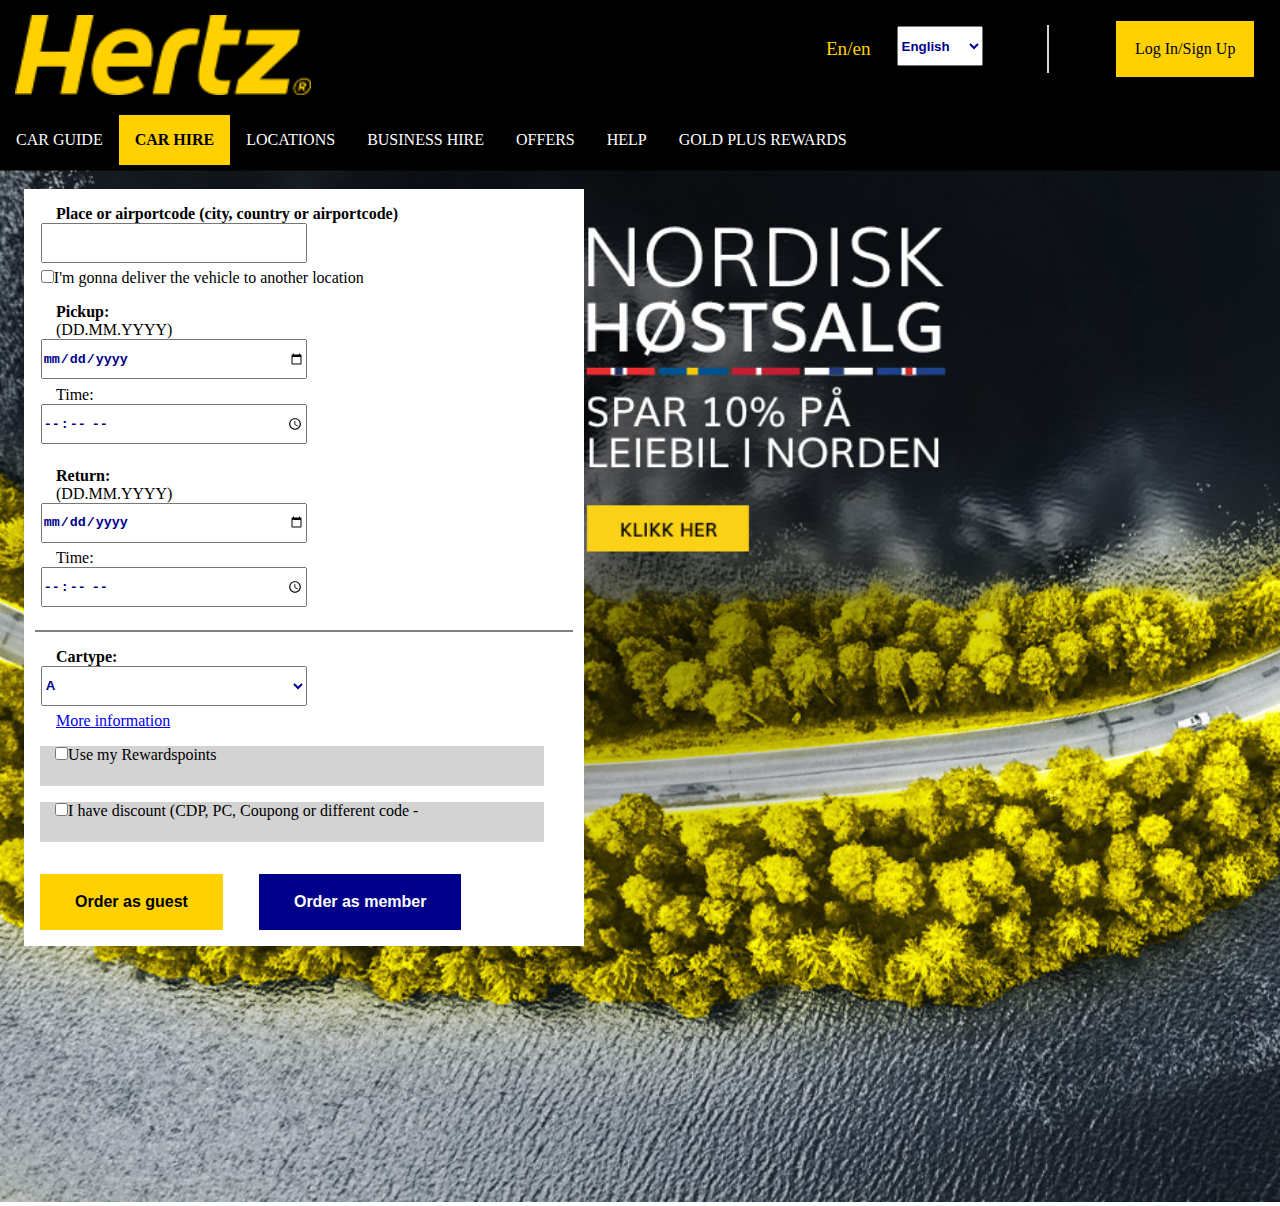
==== index.html @ e47ddcc9 "done" ====
<!DOCTYPE html>
<html lang="en">
<head>
    <meta charset="UTF-8">
    <title>Car hire</title>
    <link type="text/css" rel="stylesheet" href="css/desktop.css"/>
    <link type="text/css" rel="stylesheet" href="css/mobile.css"/>
    <link type="text/css" rel="stylesheet" href="css/tablet.css"/>
</head>
<body>

<nav role="navigation" class="nav-bar">
    <div class="top-nav">
        <a href="index.html"><img id="logo" src="images/logo_hertz_app.png" alt="Hertz logo, click for home"></a>
        <form class="language-chooser" name="choose language">
            <label class="language-label" for="languages">En/en</label>
            <select name="languages" id="languages">
                <option name="english" value="english">
                    English
                </option>
                <option name="norsk" value="norsk">
                    Norsk
                </option>
                <option name="deutsch" value="deutsch">
                    Deutsch
                </option>
            </select>
            <div id="line-between-lan-and-sign"></div>
        </form>
        <div class="sign-up-button">
            <a href="service_not_implemented_yet.html">Log In/Sign Up</a>
        </div>
    </div>
    <ul class="menu-bar">
        <li><a href="car_list.html">CAR GUIDE</a></li>
        <li class="active-link"><a href="index.html">CAR HIRE</a></li>
        <li><a href="service_not_implemented_yet.html">LOCATIONS</a></li>
        <li><a href="service_not_implemented_yet.html">BUSINESS HIRE</a></li>
        <li><a href="service_not_implemented_yet.html">OFFERS</a></li>
        <li><a href="service_not_implemented_yet.html">HELP</a></li>
        <li><a href="service_not_implemented_yet.html">GOLD PLUS REWARDS</a></li>
    </ul>
    <nav role="navigation" id="collapsed-menu">
        <button onclick=openmenu()>MENU</button>
        <ul id="collapsed-menu-bar" class="hide-collapsed-menu">
            <li><a href="car_list.html">CAR GUIDE</a></li>
            <li><a href="index.html">CAR HIRE</a></li>
            <li><a href="service_not_implemented_yet.html">LOCATIONS</a></li>
            <li><a href="service_not_implemented_yet.html">BUSINESS HIRE</a></li>
            <li><a href="service_not_implemented_yet.html">OFFERS</a></li>
            <li><a href="service_not_implemented_yet.html">HELP</a></li>
            <li><a href="service_not_implemented_yet.html">GOLD PLUS REWARDS</a></li>
            <li>
                <label class="language-label" for="languages_collapsed">EN/en</label>
                <select name="languages" id="languages_collapsed">
                    <option name="english" value="english">
                        English
                    </option>
                    <option name="norsk" value="norsk">
                        Norsk
                    </option>
                    <option name="deutsch" value="deutsch">
                        Deutsch
                    </option>
                </select>
            </li>
            <li><a href="service_not_implemented_yet.html">LOG IN/SIGN UP</a></li>
        </ul>
    </nav>
</nav>

<div class="res-div">
    <img src="images/940x762-nordic-autumn-sale-carousel-no.jpg"
         alt="Image with a road, trees and water promoting nordisk høstsalg"/>

    <div id="res-form-index">
        <form role="form" action="order_form.html">
            <div>
                <label for="place-or-city-code"><h3>Place or airportcode (city, country or airportcode)</h3>
                </label><input
                    id="place-or-city-code" name="placeO3rCity" type="text">
            </div>
            <div>
                <input type="checkbox" role="checkbox" id="return-different-place-checkbox"><label
                    for="return-different-place-checkbox" id="label-return-dif-place">I'm gonna deliver the vehicle to
                another location</label>
            </div>
            <div>
                <h3>Pickup:</h3>
                <label for="pickup-input"><p>(DD.MM.YYYY)</p></label>
                <input type="date" id="pickup-input">
                <label for="pickup-time"><p>Time:</p></label><input type="time" id="pickup-time">
            </div>
            <div>
                <h3>Return:</h3>
                <label for="return-input"><p>(DD.MM.YYYY)</p></label>
                <input type="date" id="return-input">
                <label for="return-time"><p>Time:</p></label><input type="time" id="return-time">
            </div>
            <div id="res-form-hr"></div>
            <div>
                <label for="car-type-input"><h3>Cartype:</h3></label>
                <select id="car-type-input" name="carType">
                    <option value="A" value="A">A</option>
                    <option value="B" value="B">B</option>
                    <option value="C" value="C">C</option>
                    <option value="D" value="D">D</option>
                    <option value="EL" value="EL">EL</option>
                </select>
            </div>
            <div>
                <a href="car_list.html">More information</a>
            </div>
            <div id="use-reward-points-div">
                <input type="checkbox" id="use-reward-points-checkbox"><label for="use-reward-points-checkbox">Use
                my
                Rewardspoints</label></div>
            <div id="i-have-discount-div">
                <input type="checkbox" id="i-have-discount-checkbox"><label for="i-have-discount-checkbox">I have
                discount (CDP, PC, Coupong or different code -</label></div>
            <div>
                <input type="submit" name="guest" value="Order as guest" id="order-button-guest"
                       class="order-button">
                <input type="submit" name="member" value="Order as member" id="order-button-member"
                       class="order-button">
            </div>
        </form>
    </div>
</div>
<script src="js/menuhandler.js"></script>
</body>
</html>
---- css/desktop.css ----
/* Desktop */
@media only screen and (min-width: 961px) {

    #logo {
        margin-top: 5%;
        margin-left: 5%;
        height: 5em;
    }

    .red-text {
        color: darkred;
        font-weight: bold;
    }

    #collapsed-menu {
        display: none;
    }

    .nav-bar {
        display: flex;
        flex-direction: column;
        background-color: black;
    }

    .top-nav {
        display: inline-flex;
    }

    #line-between-lan-and-sign {
        height: 3em;
        width: 0.1em;
        background-color: lightgray;
        margin-left: 4em;
    }

    .language-chooser {
        display: inline-flex;
        align-items: center;
        margin-left: auto;
        margin-right: 2%;
        padding: 1em;
    }

    .language-chooser select {
        width: 7em;
    }

    .language-label {
        color: #ffd100;
        margin-right: 1em;
        font-size: 1.2em;
    }

    .sign-up-button {
        display: inline-flex;
        align-self: center;
        margin-left: 2%;
        margin-right: 2%;
    }

    .sign-up-button, #res-form-order-page button {
        background-color: #ffd100;
        border: .2em solid #ffd100;
        padding: 1em;
    }

    .sign-up-button a {
        text-decoration: none;
        color: black;
    }

    .sign-up-button:hover, #res-form-order-page button:hover {
        background-color: black;
        color: #ffd100;
    }

    .sign-up-button:hover a {
        color: #ffd100;
    }

    .menu-bar {
        list-style-type: none;
        display: inline-flex;
    }

    .menu-bar a {
        color: white;
        text-decoration: none;
        padding: 1em;
        display: block;
        text-align: center;
    }

    .menu-bar li {
        font-size: 1em;
        width: auto;
        margin-top: 1em;
    }

    .menu-bar li:hover a {
        background-color: #ffd100;
        color: black;
        position: relative;
        z-index: 2;
        margin: 0;
    }

    #res-form-index ul {
        list-style-type: none;
        display: inline-flex;
    }

    #res-form-index li {
        width: auto;
        padding-bottom: .5em;
        height: 2em;
        text-decoration: none;
        text-align: center;
    }

    #res-form-index {
        background-color: white;
        width: 35em;
        position: absolute;
        top: 1.5em;
        left: 1.5em;
    }

    #res-form-index a {
        margin-left: 2em;
    }

    #error-message {
        position: absolute;
        top: 1em;
        left: 0em;
        margin-left: 10%;
        background-color: #ffd100;
        width: 80%;
        height: 50%;
        display: flex;
        justify-content: center;
        align-items: center;
        font-size: x-large;
        font-weight: bolder;
        color: black;
    }

    .res-div {
        position: relative;
    }

    .res-div img {
        width: 100%;
    }

    .res-div h3 {
        font-size: 1em;
        font-weight: bold;
        margin: 1em 0em 0em 2em;
    }

    .res-div p {
        font-size: 1em;
        margin-left: 2em;
        display: block;
    }

    .res-div input[type="text"], input[type="date"], input[type="time"], select {
        margin-left: 3%;
        margin-bottom: 0.5em;
        height: 3em;
        width: 20em;
    }

    .res-div input[type="checkbox"], #order-form input[type="checkbox"] {
        margin-left: 3%;
    }

    .res-div select, #order-form select {
        width: 20em;
        font-weight: bold;
    }

    #res-form-hr {
        width: 96%;
        margin-left: 2%;
        margin-top: 1em;
        height: .1em;
        background-color: gray;
    }

    .order-button {
        padding: 1em 2em;
        font-size: 1em;
        font-weight: bold;
        position: relative;
        margin: 1em;
    }

    #order-button-member {
        background-color: darkblue;
        color: white;
        border: 0.2em solid darkblue;
    }

    #order-button-guest {
        background-color: #ffd100;
        color: black;
        border: 0.2em solid #ffd100;
    }

    #order-button-member:hover {
        background-color: white;
        color: darkblue;
        border: 0.2em solid darkblue;
    }

    #order-button-guest:hover {
        background-color: black;
        color: #ffd100;
        border: 0.2em solid #ffd100;
    }

    #i-have-discount-div, #use-reward-points-div {
        width: 90%;
        height: 2.5em;
        background-color: lightgray;
        margin: 1em;
    }

    #car-list-div {
        margin: 2em;
    }

    #car-list-div > ul > li {
        list-style-type: none;
        float: left;
    }

    #car-list-div h1, #res-form-order-page h1, #recap-div h1 {
        margin-bottom: 1em;
    }

    .car-info-div {
        margin: .3em;
        border: .1em solid black;
        padding: 2em;
    }

    .car-info-div img {
        width: 10em;
    }

    .car-info-div a {
        background-color: #ffd100;
        color: black;
        text-decoration: none;
        padding: 1em 1em;
        display: block;
        text-align: center;
        border: .2em solid #ffd100;
        margin-top: 1em;
    }

    .car-info-div a:hover {
        background-color: black;
        color: #ffd100;
        text-decoration: none;
        padding: 1em 1em;
        display: block;
        text-align: center;
        border: .2em solid #ffd100;
    }

    .active-link a {
        background-color: #ffd100;
        color: black;
        font-weight: bold;
    }

    #res-form-order-page {
        margin: 2em;
    }

    #order-form input[type="text"], input[type="email"], input[type="date"], input[type="time"], select {
        margin-left: 3%;
        margin-bottom: 0.5em;
        height: 3em;
        width: 20em;
        color: darkblue;
        font-weight: bold;
    }

    #order-form fieldset {
        padding: 1em;
        margin-bottom: 2em;
    }

    #recap-div {
        margin: 2em;
        position: relative;
    }

    #recap-div p {
        font-size: x-large;
    }

    #recap-div span {
        font-weight: bold;
    }

    #recap-div a {
        background-color: #ffd100;
        color: black;
        text-decoration: none;
        padding: 1em 1em;
        display: block;
        text-align: center;
        border: .2em solid #ffd100;
        margin-top: 1em;
        width: 16em;
        font-weight: bold;
    }

    #recap-div a:hover {
        background-color: black;
        color: #ffd100;
        text-decoration: none;
        padding: 1em 1em;
        display: block;
        text-align: center;
        border: .2em solid #ffd100;
    }

}

* {
    margin: 0;
    padding: 0;
    box-sizing: border-box;
}
---- css/mobile.css ----
/*Mobile*/
@media only screen and (max-width: 400px) {
    .nav-bar {
        display: flex;
        flex-direction: row;
        background-color: black;
        height: 5em;
    }

    #logo {
        margin-top: 10%;
        margin-left: 10%;
        height: 3em;
    }

    .language-chooser, .sign-up-button, .menu-bar, .hide-collapsed-menu {
        display: none;
    }

    #res-form-index {
        background-color: white;
        width: 96%;
        left: 2%;
        height: 100%;
        top: 1em;
        position: absolute;
    }

    #error-message {
        position: absolute;
        top: 5em;
        margin-left: 3%;
        background-color: #ffd100;
        width: 94%;
        height: 80%;
        display: flex;
        justify-content: center;
        align-items: center;
        font-size: x-large;
        font-weight: bolder;
        color: black;
    }

    .res-div {
        position: absolute;
        background-color: black;
        top: 5em;
        bottom: 1em;
        width: 100%;
    }

    .res-div img {
        display: none;
    }

    .res-div h3 {
        font-size: 1em;
        font-weight: bold;
        margin: 0.8em 0em 0em 1em;
    }

    .res-div p {
        font-size: small;
        margin-left: 1em;
        display: block;
    }

    .res-div input[type="text"], input[type="date"], input[type="time"], select {
        margin-left: 0.5em;
        margin-bottom: 0.5em;
        width: 90%;
    }

    .res-div input[type="checkbox"] {
        margin-left: 0.5em;
    }

    .res-div select {
        width: 90%;
    }

    #res-form-hr {
        width: 90%;
        margin-left: 5%;
        margin-top: 1em;
        height: .1em;
        background-color: gray;
    }

    .order-button {
        display: block;
        width: 100%;
        padding: 1em 2em;
        font-size: 1.5em;
        cursor: pointer;
        text-align: center;
        margin-bottom: .5em;
        margin-top: .5em;
    }

    #order-button-member {
        background-color: darkblue;
        color: white;
        border: .1em solid darkblue;
    }

    #order-button-guest, #res-form-order-page button {
        background-color: #ffd100;
        color: black;
        border: 2px solid #ffd100;
    }

    #order-button-member:hover {
        background-color: white;
        color: darkblue;
        border: .1em solid darkblue;
    }

    #order-button-guest:hover, #res-form-order-page button:hover {
        background-color: black;
        color: #ffd100;
        border: .1em solid #ffd100;
    }

    #i-have-discount-div, #use-reward-points-div {
        width: 96%;
        height: 3em;
        background-color: lightgray;
        margin: 2%;
    }

    #collapsed-menu {
        display: inline-flex;
        justify-items: center;
        position: absolute;
        right: 0;
        top: 0;
        height: 5em;
        z-index: 2;
    }

    #collapsed-menu button {
        background-color: #ffd100;
        color: black;
        border: none;
        width: 5em;
    }

    #collapsed-menu li {
        text-decoration: none;
        color: white;
        list-style-type: none;
        background-color: black;
        padding: 1em 5em 1em 2em;
    }

    #collapsed-menu a {
        text-decoration: none;
        color: white;
    }

    #collapsed-menu li:hover {
        background-color: #ffd100;
    }

    #collapsed-menu li:hover a {
        color: black;
        background-color: #ffd100;
    }

    #res-form-index a {
        margin-left: 2em;
    }

    #res-form-order-page {
        margin: 2em;
    }

    #order-form input[type="text"], input[type="email"], input[type="date"], input[type="time"], select {
        margin-left: 3%;
        margin-bottom: 0.5em;
        height: 3em;
        width: 90%;
        color: darkblue;
        font-weight: bold;
    }

    #order-form fieldset {
        padding: 1em;
        margin-bottom: 2em;
    }

    .red-text {
        color: darkred;
        font-weight: bold;
    }

    #car-list-div {
        margin: 2em;
    }

    #car-list-div > ul > li {
        list-style-type: none;
        float: left;
    }

    #car-list-div h1, #res-form-order-page h1 {
        margin-bottom: 1em;
    }

    .car-info-div {
        margin: .3em;
        border: .1em solid black;
        padding: 1em;
        font-size: large;
    }

    .car-info-div img {
        width: 10em;
    }

    .car-info-div a {
        background-color: #ffd100;
        color: black;
        text-decoration: none;
        padding: 1em 1em;
        display: block;
        text-align: center;
        border: .2em solid #ffd100;
        margin-top: 1em;
    }

    .car-info-div a:hover {
        background-color: black;
        color: #ffd100;
        text-decoration: none;
        padding: 1em 1em;
        display: block;
        text-align: center;
        border: .2em solid #ffd100;
    }

    .active-link a {
        background-color: #ffd100;
        color: black;
        font-weight: bold;
    }


    #recap-div {
        margin: 2em;
        position: relative;
        overflow-wrap: break-word;
    }



    #recap-div span {
        font-weight: bold;
    }

    #recap-div a {
        background-color: #ffd100;
        color: black;
        text-decoration: none;
        padding: 1em 1em;
        display: block;
        text-align: center;
        border: .2em solid #ffd100;
        margin-top: 1em;
        font-weight: bold;
    }

    #recap-div a:hover {
        background-color: black;
        color: #ffd100;
        text-decoration: none;
        padding: 1em 1em;
        display: block;
        text-align: center;
        border: .2em solid #ffd100;
    }
}

* {
    margin: 0;
    padding: 0;
    box-sizing: border-box;
}
---- css/tablet.css ----
/*Tablet*/
@media only screen and (min-width: 401px) and (max-width: 960px) {
    .nav-bar {
        display: flex;
        flex-direction: row;
        background-color: black;
        height: 5em;
    }

    .red-text {
        color: darkred;
        font-weight: bold;
    }

    #logo {
        margin-top: 10%;
        margin-left: 10%;
        height: 2em;
    }

    .language-chooser, .sign-up-button, .menu-bar, .hide-collapsed-menu {
        display: none;
    }

    #res-form-index {
        background-color: white;
        width: 100%;
        height: 100%;
        top: 1.2em;
        position: absolute;
    }

    #res-form-index a {
        margin-left: 2em;
    }

    #error-message {
        position: absolute;
        top: 10px;
        left: 0px;
        margin-left: 2%;
        background-color: #ffd100;
        width: 96%;
        height: 100%;
        display: flex;
        justify-content: center;
        align-items: center;
        font-size: x-large;
        font-weight: bolder;
        color: black;
    }

    .res-div {
        position: absolute;
        background-color: black;
        top: 5em;
        bottom: 1em;
        width: 100%;
    }

    .res-div img {
        display: none;
    }

    .res-div h3 {
        font-size: 1.2em;
        font-weight: bold;
        margin: 0.8em 0em 0em 4%;
    }

    .res-div p {
        font-size: 1em;
        margin-left: 4%;
        display: block;
    }

    .res-div input[type="text"], input[type="date"], input[type="time"], select {
        margin-left: 3%;
        margin-bottom: 0.5em;
        height: 3em;
        width: 94%;
    }

    .res-div input[type="checkbox"] {
        margin-left: 3%;
    }

    .res-div select {
        width: 94%;
        font-weight: bold;
    }

    #res-form-hr {
        width: 96%;
        margin-left: 2%;
        margin-top: 1em;
        height: .1em;
        background-color: gray;
    }

    .order-button {
        display: inline-block;
        width: 40%;
        margin-left: 5%;
        margin-bottom: 1em;
        font-size: 1.5em;
        padding: 1em 1.2em;
        cursor: pointer;
        text-align: center;
    }

    #order-button-member {
        background-color: darkblue;
        color: white;
        border: 2px solid darkblue;
    }

    #order-button-guest, #res-form-order-page button {
        background-color: #ffd100;
        color: black;
        border: 2px solid darkblue;
    }

    #order-button-member:hover {
        background-color: white;
        color: darkblue;
        border: 2px solid darkblue;
    }

    #order-button-guest:hover, #res-form-order-page button:hover {
        background-color: black;
        color: #ffd100;
        border: 2px solid #ffd100;
    }

    #i-have-discount-div, #use-reward-points-div {
        width: 96%;
        height: 3em;
        background-color: lightgray;
        margin: 2%;
    }

    #collapsed-menu {
        display: inline-flex;
        justify-items: center;
        position: absolute;
        right: 0;
        top: 0;
        height: 5em;
        z-index: 2;
    }


    #collapsed-menu button {
        background-color: #ffd100;
        color: black;
        border: none;
        width: 5em;
    }

    #collapsed-menu li {
        text-decoration: none;
        color: white;
        list-style-type: none;
        background-color: black;
        padding: 1em 5em 1em 2em;
    }

    #collapsed-menu a {
        text-decoration: none;
        color: white;
    }

    #collapsed-menu li:hover {
        background-color: #ffd100;
    }

    #collapsed-menu li:hover a {
        color: black;
        background-color: #ffd100;
    }

    #res-form-order-page {
        margin: 2em;
    }

    #order-form input[type="text"], input[type="email"], input[type="date"], input[type="time"], select {
        margin-left: 3%;
        margin-bottom: 1em;
        height: 3em;
        width: 90%;
        color: darkblue;
        font-weight: bold;
    }

    #order-form fieldset {
        padding: 1em;
        margin-bottom: 2em;
    }

    #car-list-div {
        margin: 2em;
    }

    #car-list-div > ul > li {
        list-style-type: none;
        float: left;
    }

    #car-list-div h1, #res-form-order-page h1 {
        margin-bottom: 1em;
    }

    .car-info-div {
        margin: .3em;
        border: .1em solid black;
        padding: 2em;
        font-size: large;
    }

    .car-info-div img {
        width: 12em;
    }

    .car-info-div a {
        background-color: #ffd100;
        color: black;
        text-decoration: none;
        padding: 1em 1em;
        display: block;
        text-align: center;
        border: .2em solid #ffd100;
        margin-top: 1em;
    }

    .car-info-div a:hover {
        background-color: black;
        color: #ffd100;
        text-decoration: none;
        padding: 1em 1em;
        display: block;
        text-align: center;
        border: .2em solid #ffd100;
    }

    .active-link a {
        background-color: #ffd100;
        color: black;
        font-weight: bold;
    }

    #recap-div {
        margin: 2em;
        position: relative;
    }

    #recap-div p {
        font-size: large;
    }

    #recap-div span {
        font-weight: bold;
    }

    #recap-div a {
        background-color: #ffd100;
        color: black;
        text-decoration: none;
        padding: 1em 1em;
        display: block;
        text-align: center;
        border: .2em solid #ffd100;
        margin-top: 1em;
        font-weight: bold;
    }

    #recap-div a:hover {
        background-color: black;
        color: #ffd100;
        text-decoration: none;
        padding: 1em 1em;
        display: block;
        text-align: center;
        border: .2em solid #ffd100;
    }

}
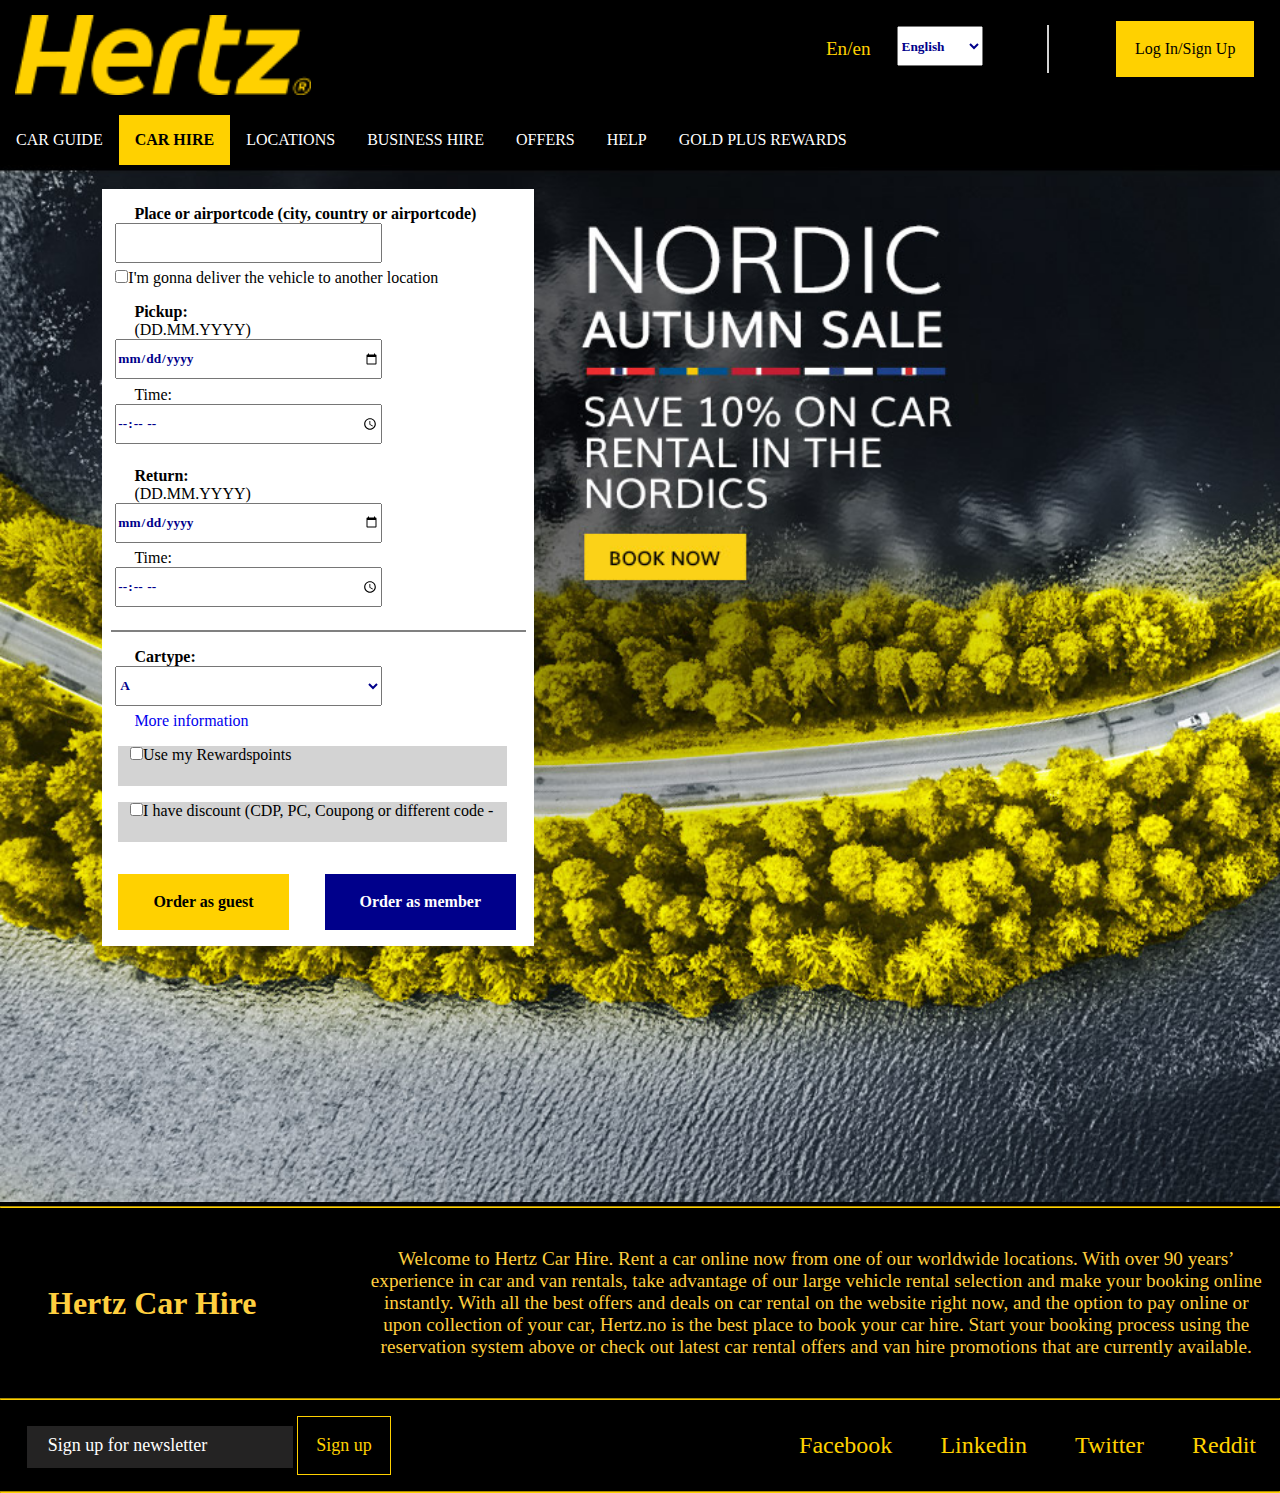
==== commit d8eb7191: "added bottom content" ====
--- a/index.html
+++ b/index.html
@@ -70,9 +70,10 @@
 </nav>
 
 <div class="res-div">
-    <img src="images/940x762-nordic-autumn-sale-carousel-no.jpg"
-         alt="Image with a road, trees and water promoting nordisk høstsalg"/>
-
+    <a href="service_not_implemented_yet.html" aria-label="Home">
+        <img src="images/940x762-nordic-autumn-sale-carousel.jpg"
+             alt="Nordic autumn sale, get a 10% discount on cars in the nordics"/>
+    </a>
     <div id="res-form-index">
         <form role="form" action="order_form.html">
             <div>
@@ -126,7 +127,42 @@
             </div>
         </form>
     </div>
+    <hr class="splitHr">
+
+    <div class="bottomContent">
+        <div>
+            <h1>Hertz Car Hire</h1>
+        </div>
+        <div>
+
+            Welcome to Hertz Car Hire. Rent a car online now from one of our worldwide locations. With over 90 years’
+            experience in car and van rentals, take advantage of our large vehicle rental selection and make your
+            booking online instantly. With all the best offers and deals on car rental on the website right now, and the
+            option to pay online or upon collection of your car, Hertz.no is the best place to book your car hire. Start
+            your booking process using the reservation system above or check out latest car rental offers and van hire
+            promotions that are currently available.
+        </div>
+    </div>
 </div>
+<hr class="splitHr">
+<div class="socialMediaBar">
+    <div id="newsletter">
+        <form>
+            <input aria-label="Sign up for newsletter" type="text" placeholder="Sign up for newsletter"
+                   class="newsletterInput">
+            <input type="submit" value="Sign up" class="submitButton"/>
+        </form>
+    </div>
+    <div id="socialMediaLinks">
+        <ul>
+            <li><a href="#">Facebook</a></li>
+            <li><a href="#">Linkedin</a></li>
+            <li><a href="#">Twitter</a></li>
+            <li><a href="#">Reddit</a></li>
+        </ul>
+    </div>
+</div>
+<hr class="splitHr">
 <script src="js/menuhandler.js"></script>
 </body>
 </html>--- a/css/desktop.css
+++ b/css/desktop.css
@@ -58,7 +58,7 @@
         margin-right: 2%;
     }
 
-    .sign-up-button, #res-form-order-page button {
+    .sign-up-button {
         background-color: #ffd100;
         border: .2em solid #ffd100;
         padding: 1em;
@@ -69,7 +69,7 @@
         color: black;
     }
 
-    .sign-up-button:hover, #res-form-order-page button:hover {
+    .sign-up-button:hover {
         background-color: black;
         color: #ffd100;
     }
@@ -120,10 +120,10 @@
 
     #res-form-index {
         background-color: white;
-        width: 35em;
+        width: 27em;
         position: absolute;
         top: 1.5em;
-        left: 1.5em;
+        left: 8%;
     }
 
     #res-form-index a {
@@ -131,13 +131,10 @@
     }
 
     #error-message {
-        position: absolute;
-        top: 1em;
-        left: 0em;
         margin-left: 10%;
         background-color: #ffd100;
         width: 80%;
-        height: 50%;
+        height: 30em;
         display: flex;
         justify-content: center;
         align-items: center;
@@ -148,10 +145,14 @@
 
     .res-div {
         position: relative;
+        background-color: black;
+        overflow: hidden;
     }
 
     .res-div img {
-        width: 100%;
+        width:  100%;
+        min-width: 75em;
+        max-width: 100em;
     }
 
     .res-div h3 {
@@ -198,6 +199,32 @@
         margin: 1em;
     }
 
+    #edit-button {
+        color: #ffd100;
+        background-color: #242323;
+        border: 2px solid #242323;
+        font-size: large;
+        padding: 1em;
+    }
+
+    #edit-button:hover {
+        color: #242323;
+        background-color: #ffd100;
+    }
+
+    #confirm-button {
+        color: #242323;
+        background-color: lawngreen;
+        border: 2px solid lawngreen;
+        font-size: large;
+        padding: 1em;
+    }
+
+    #confirm-button:hover {
+        background-color: #ffd100;
+        border-color: #ffd100;
+    }
+
     #order-button-member {
         background-color: darkblue;
         color: white;
@@ -230,22 +257,26 @@
     }
 
     #car-list-div {
-        margin: 2em;
-    }
-
-    #car-list-div > ul > li {
+        padding: 2em;
+        width: 100%;
+        background: white;
+    }
+
+    #car-list-div  ul > li {
         list-style-type: none;
         float: left;
     }
 
-    #car-list-div h1, #res-form-order-page h1, #recap-div h1 {
+    h2 {
         margin-bottom: 1em;
     }
 
     .car-info-div {
         margin: .3em;
+        width: 20em;
         border: .1em solid black;
         padding: 2em;
+        background-color: white;
     }
 
     .car-info-div img {
@@ -260,7 +291,7 @@
         display: block;
         text-align: center;
         border: .2em solid #ffd100;
-        margin-top: 1em;
+        margin-top: 3em;
     }
 
     .car-info-div a:hover {
@@ -280,7 +311,9 @@
     }
 
     #res-form-order-page {
-        margin: 2em;
+        padding: 2%;
+        width: 100%;
+        background-color: white;
     }
 
     #order-form input[type="text"], input[type="email"], input[type="date"], input[type="time"], select {
@@ -292,14 +325,19 @@
         font-weight: bold;
     }
 
+    #order-form input::placeholder {
+        color: darkblue;
+    }
+
     #order-form fieldset {
         padding: 1em;
         margin-bottom: 2em;
     }
 
     #recap-div {
-        margin: 2em;
-        position: relative;
+        width: 100%;
+        padding: 10%;
+        background-color: white;
     }
 
     #recap-div p {
@@ -331,6 +369,106 @@
         display: block;
         text-align: center;
         border: .2em solid #ffd100;
+    }
+
+    .splitHr {
+        border-color: #ffd100;
+    }
+
+    .bottomContent {
+        display: inline-flex;
+        padding: 1em;
+        margin: 1.5em 0em;
+    }
+
+    .bottomContent div:nth-child(1) {
+        color: rgb(255, 207, 63);
+        margin: auto 7em auto 2em;
+        white-space: nowrap;
+    }
+
+    .bottomContent div:nth-child(2) {
+        font-size: 1.2em;
+        vertical-align: center;
+        color: rgb(255, 207, 63);
+        text-align: center;
+    }
+
+    .selectedTab {
+        background-color: rgb(255, 207, 63);
+    }
+
+    .formItem {
+        margin-bottom: 20px;
+    }
+
+    .submitButton {
+        background-color: black;
+        border: 1px solid #ffd100;
+        padding: 1em;
+        color: #ffd100;
+        font-size: large;
+    }
+
+    #newsletter {
+        margin: 1em 0em;
+    }
+
+    .newsletterInput {
+        color: white;
+        background-color: #242323;
+        border: 1px solid #242323;
+        padding: 1.5em;
+        height: 2em;
+        width: 20em;
+        margin-left: 2em;
+    }
+
+    .newsletterInput::placeholder {
+        color: white;
+        font-size: large;
+    }
+
+    .socialMediaBar {
+        display: flex;
+        align-items: center;
+    }
+
+    #socialMediaLinks {
+        margin-left: auto;
+    }
+
+    #socialMediaLinks ul {
+        list-style-type: none;
+        display: inline-flex;
+    }
+
+    #socialMediaLinks li {
+        margin: 1em 1em;
+        font-size: x-large;
+    }
+
+    #socialMediaLinks a,
+    #socialMediaLinks a:visited {
+        color: #ffd100;
+    }
+
+    #socialMediaLinks a:hover {
+        text-decoration: underline;
+    }
+
+    a,
+    a:visited {
+        text-decoration: none;
+    }
+
+    body {
+        background-color: black;
+    }
+
+    .clr{
+        clear:both;
+        font-size:0;
     }
 
 }
@@ -339,4 +477,5 @@
     margin: 0;
     padding: 0;
     box-sizing: border-box;
+    font-family: 'Roboto';
 }--- a/css/mobile.css
+++ b/css/mobile.css
@@ -19,20 +19,15 @@
 
     #res-form-index {
         background-color: white;
-        width: 96%;
-        left: 2%;
-        height: 100%;
-        top: 1em;
-        position: absolute;
+        width: 100%;
+        padding: 1%;
     }
 
     #error-message {
-        position: absolute;
-        top: 5em;
-        margin-left: 3%;
-        background-color: #ffd100;
-        width: 94%;
-        height: 80%;
+        border: 5px solid black;
+        background-color: #ffd100;
+        width: 100%;
+        height: 20em;
         display: flex;
         justify-content: center;
         align-items: center;
@@ -42,10 +37,6 @@
     }
 
     .res-div {
-        position: absolute;
-        background-color: black;
-        top: 5em;
-        bottom: 1em;
         width: 100%;
     }
 
@@ -98,17 +89,39 @@
         margin-top: .5em;
     }
 
+    #edit-button {
+        color: #ffd100;
+        background-color: #242323;
+        border: 2px solid #242323;
+        font-size: large;
+        padding: 1em;
+    }
+
+    #edit-button:hover {
+        color: #242323;
+        background-color: #ffd100;
+    }
+
+    #confirm-button {
+        color: #242323;
+        background-color: lawngreen;
+        border: 2px solid lawngreen;
+        font-size: large;
+        padding: 1em;
+    }
+
+    #confirm-button:hover {
+        background-color: #ffd100;
+        border-color: #ffd100;
+    }
+
     #order-button-member {
         background-color: darkblue;
         color: white;
         border: .1em solid darkblue;
     }
 
-    #order-button-guest, #res-form-order-page button {
-        background-color: #ffd100;
-        color: black;
-        border: 2px solid #ffd100;
-    }
+
 
     #order-button-member:hover {
         background-color: white;
@@ -185,6 +198,10 @@
         font-weight: bold;
     }
 
+    #order-form input::placeholder {
+        color: darkblue;
+    }
+
     #order-form fieldset {
         padding: 1em;
         margin-bottom: 2em;
@@ -197,6 +214,7 @@
 
     #car-list-div {
         margin: 2em;
+        width: 100%;
     }
 
     #car-list-div > ul > li {
@@ -204,8 +222,13 @@
         float: left;
     }
 
-    #car-list-div h1, #res-form-order-page h1 {
+    h2 {
         margin-bottom: 1em;
+    }
+
+    .clr{
+        clear:both;
+        font-size:0;
     }
 
     .car-info-div {
@@ -248,8 +271,9 @@
 
 
     #recap-div {
-        margin: 2em;
-        position: relative;
+        width: 100%;
+        padding: 10%;
+        background-color: white;
         overflow-wrap: break-word;
     }
 
@@ -280,10 +304,86 @@
         text-align: center;
         border: .2em solid #ffd100;
     }
+
+
+    .splitHr {
+        display: none;
+    }
+
+    .bottomContent {
+        display: none;
+    }
+
+    .selectedTab {
+        background-color: rgb(255, 207, 63);
+    }
+
+    .formItem {
+        margin-bottom: 20px;
+    }
+
+    .submitButton {
+        background-color: black;
+        border: 1px solid #ffd100;
+        padding: 1em;
+        color: #ffd100;
+    }
+
+    #newsletter, #newsletter form {
+        margin: 1em 0em;
+        display: inline-flex;
+        width: 100%;
+    }
+
+    .newsletterInput {
+        color: white;
+        background-color: #242323;
+        border: 1px solid #242323;
+        height: 2em;
+        padding: 2em;
+        margin-left: 5%;
+    }
+
+    .newsletterInput::placeholder {
+        color: white;
+        font-size: large;
+    }
+
+    .socialMediaBar {
+        display: flex;
+        align-items: flex-start;
+        flex-direction: column;
+        background-color: black;
+    }
+
+    #socialMediaLinks {
+        margin-right: auto;
+    }
+
+    #socialMediaLinks ul {
+        list-style-type: none;
+    }
+
+    #socialMediaLinks li {
+        margin: 1em 1em;
+        font-size: large;
+    }
+
+    #socialMediaLinks a,
+    #socialMediaLinks a:visited {
+        color: #ffd100;
+    }
+
+    #socialMediaLinks a:hover {
+        text-decoration: underline;
+    }
+
+    a,
+    a:visited {
+        text-decoration: none;
+    }
+
+    body {
+        background-color: white;
+    }
 }
-
-* {
-    margin: 0;
-    padding: 0;
-    box-sizing: border-box;
-}--- a/css/tablet.css
+++ b/css/tablet.css
@@ -22,12 +22,10 @@
         display: none;
     }
 
-    #res-form-index {
+    #res-form-index, #res-form-order-page {
         background-color: white;
         width: 100%;
-        height: 100%;
-        top: 1.2em;
-        position: absolute;
+        height: 55em;
     }
 
     #res-form-index a {
@@ -35,13 +33,11 @@
     }
 
     #error-message {
-        position: absolute;
-        top: 10px;
-        left: 0px;
+        border: 5px solid black;
         margin-left: 2%;
         background-color: #ffd100;
         width: 96%;
-        height: 100%;
+        height: 20em;
         display: flex;
         justify-content: center;
         align-items: center;
@@ -51,7 +47,6 @@
     }
 
     .res-div {
-        position: absolute;
         background-color: black;
         top: 5em;
         bottom: 1em;
@@ -101,8 +96,9 @@
     .order-button {
         display: inline-block;
         width: 40%;
-        margin-left: 5%;
-        margin-bottom: 1em;
+        min-width: 9em;
+        margin-left: 1em;
+        margin-bottom: .1em;
         font-size: 1.5em;
         padding: 1em 1.2em;
         cursor: pointer;
@@ -115,10 +111,10 @@
         border: 2px solid darkblue;
     }
 
-    #order-button-guest, #res-form-order-page button {
-        background-color: #ffd100;
-        color: black;
-        border: 2px solid darkblue;
+    #order-button-guest {
+        background-color: #ffd100;
+        color: black;
+        border: 2px solid #ffd100;
     }
 
     #order-button-member:hover {
@@ -127,10 +123,36 @@
         border: 2px solid darkblue;
     }
 
-    #order-button-guest:hover, #res-form-order-page button:hover {
+    #order-button-guest:hover {
         background-color: black;
         color: #ffd100;
         border: 2px solid #ffd100;
+    }
+
+    #edit-button {
+        color: #ffd100;
+        background-color: #242323;
+        border: 2px solid #242323;
+        font-size: large;
+        padding: 1em;
+    }
+
+    #edit-button:hover {
+        color: #242323;
+        background-color: #ffd100;
+    }
+
+    #confirm-button {
+        color: #242323;
+        background-color: lawngreen;
+        border: 2px solid lawngreen;
+        font-size: large;
+        padding: 1em;
+    }
+
+    #confirm-button:hover {
+        background-color: #ffd100;
+        border-color: #ffd100;
     }
 
     #i-have-discount-div, #use-reward-points-div {
@@ -180,10 +202,6 @@
         background-color: #ffd100;
     }
 
-    #res-form-order-page {
-        margin: 2em;
-    }
-
     #order-form input[type="text"], input[type="email"], input[type="date"], input[type="time"], select {
         margin-left: 3%;
         margin-bottom: 1em;
@@ -200,14 +218,22 @@
 
     #car-list-div {
         margin: 2em;
-    }
+        width: 100%;
+    }
+
+    .clr{
+        clear:both;
+        font-size:0;
+    }
+
 
     #car-list-div > ul > li {
         list-style-type: none;
         float: left;
-    }
-
-    #car-list-div h1, #res-form-order-page h1 {
+        background-color: white;
+    }
+
+    h2 {
         margin-bottom: 1em;
     }
 
@@ -233,6 +259,10 @@
         margin-top: 1em;
     }
 
+    #order-form input::placeholder {
+        color: darkblue;
+    }
+
     .car-info-div a:hover {
         background-color: black;
         color: #ffd100;
@@ -250,8 +280,9 @@
     }
 
     #recap-div {
-        margin: 2em;
-        position: relative;
+        width: 100%;
+        padding: 10%;
+        background-color: white;
     }
 
     #recap-div p {
@@ -284,4 +315,87 @@
         border: .2em solid #ffd100;
     }
 
+
+    .splitHr {
+        display: none;
+    }
+
+    .bottomContent {
+        display: none;
+    }
+
+    .selectedTab {
+        background-color: rgb(255, 207, 63);
+    }
+
+    .formItem {
+        margin-bottom: 20px;
+    }
+
+    .submitButton {
+        background-color: black;
+        border: 1px solid #ffd100;
+        padding: 1em;
+        color: #ffd100;
+        font-size: large;
+    }
+
+    #newsletter {
+        margin: 1em 0em;
+    }
+
+    .newsletterInput {
+        color: white;
+        background-color: #242323;
+        border: 1px solid #242323;
+        padding: 1.5em;
+        height: 2em;
+        width: 20em;
+        margin-left: 2em;
+    }
+
+    .newsletterInput::placeholder {
+        color: white;
+        font-size: large;
+    }
+
+    .socialMediaBar {
+        display: flex;
+        flex-direction: column;
+        align-items: center;
+        background-color: black;
+    }
+
+    #socialMediaLinks {
+        margin-left: auto;
+    }
+
+    #socialMediaLinks ul {
+        list-style-type: none;
+        display: inline-flex;
+    }
+
+    #socialMediaLinks li {
+        margin: 1em 1em;
+        font-size: large;
+    }
+
+    #socialMediaLinks a,
+    #socialMediaLinks a:visited {
+        color: #ffd100;
+    }
+
+    #socialMediaLinks a:hover {
+        text-decoration: underline;
+    }
+
+    a,
+    a:visited {
+        text-decoration: none;
+    }
+
+    body {
+        background-color: white;
+    }
+
 }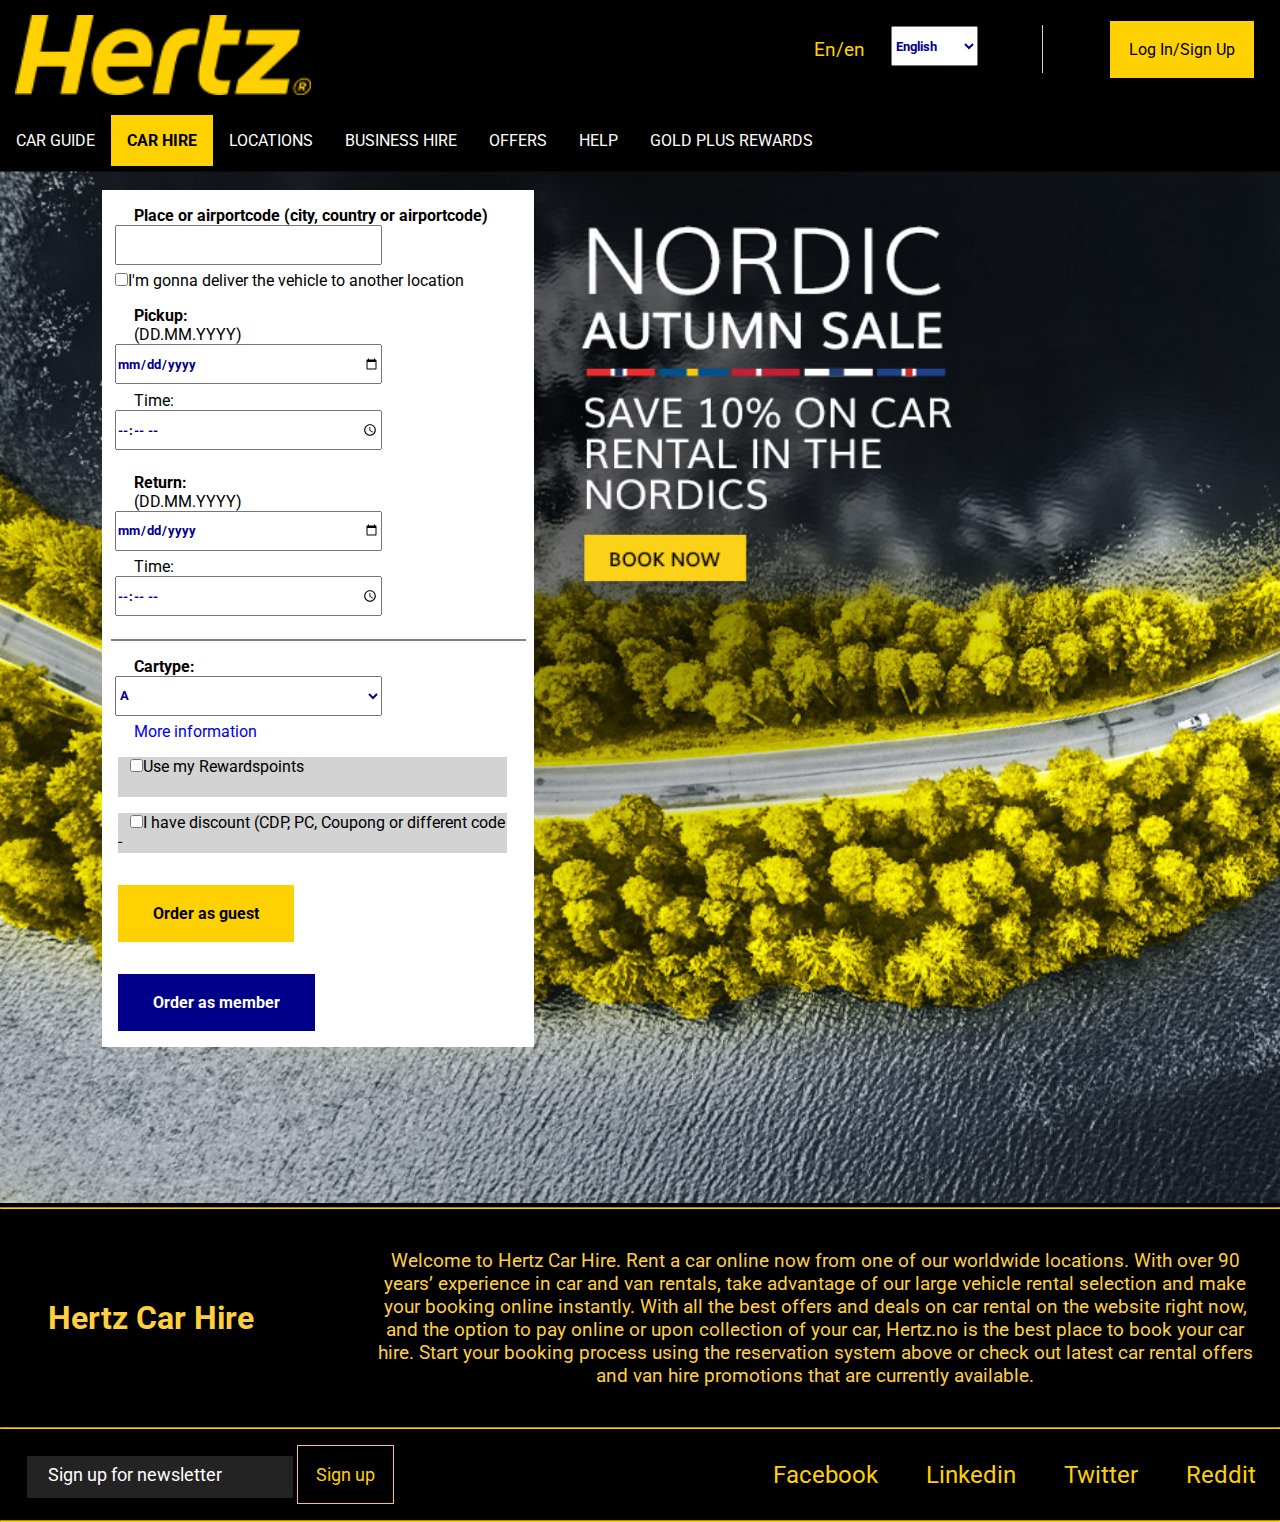
==== commit 999eac68: "added font link" ====
--- a/index.html
+++ b/index.html
@@ -6,6 +6,7 @@
     <link type="text/css" rel="stylesheet" href="css/desktop.css"/>
     <link type="text/css" rel="stylesheet" href="css/mobile.css"/>
     <link type="text/css" rel="stylesheet" href="css/tablet.css"/>
+    <link href="https://fonts.googleapis.com/css?family=Roboto&display=swap" rel="stylesheet">
 </head>
 <body>
 
@@ -41,7 +42,7 @@
         <li><a href="service_not_implemented_yet.html">GOLD PLUS REWARDS</a></li>
     </ul>
     <nav role="navigation" id="collapsed-menu">
-        <button onclick=openmenu()>MENU</button>
+        <button onclick=openmenu() role="button">MENU</button>
         <ul id="collapsed-menu-bar" class="hide-collapsed-menu">
             <li><a href="car_list.html">CAR GUIDE</a></li>
             <li><a href="index.html">CAR HIRE</a></li>
@@ -70,8 +71,8 @@
 </nav>
 
 <div class="res-div">
-    <a href="service_not_implemented_yet.html" aria-label="Home">
-        <img src="images/940x762-nordic-autumn-sale-carousel.jpg"
+    <a href="service_not_implemented_yet.html" role="link" aria-label="Home">
+        <img role="img" src="images/940x762-nordic-autumn-sale-carousel.jpg"
              alt="Nordic autumn sale, get a 10% discount on cars in the nordics"/>
     </a>
     <div id="res-form-index">
--- a/css/mobile.css
+++ b/css/mobile.css
@@ -122,11 +122,16 @@
     }
 
 
-
     #order-button-member:hover {
         background-color: white;
         color: darkblue;
         border: .1em solid darkblue;
+    }
+
+    #order-button-guest {
+        background-color: #ffd100;
+        color: black;
+        border: .1em solid #ffd100;
     }
 
     #order-button-guest:hover, #res-form-order-page button:hover {
@@ -326,13 +331,12 @@
         background-color: black;
         border: 1px solid #ffd100;
         padding: 1em;
+        margin-left: 1.1em;
         color: #ffd100;
     }
 
     #newsletter, #newsletter form {
         margin: 1em 0em;
-        display: inline-flex;
-        width: 100%;
     }
 
     .newsletterInput {
--- a/css/tablet.css
+++ b/css/tablet.css
@@ -217,8 +217,8 @@
     }
 
     #car-list-div {
-        margin: 2em;
-        width: 100%;
+        margin: 2%;
+        width: 96%;
     }
 
     .clr{
